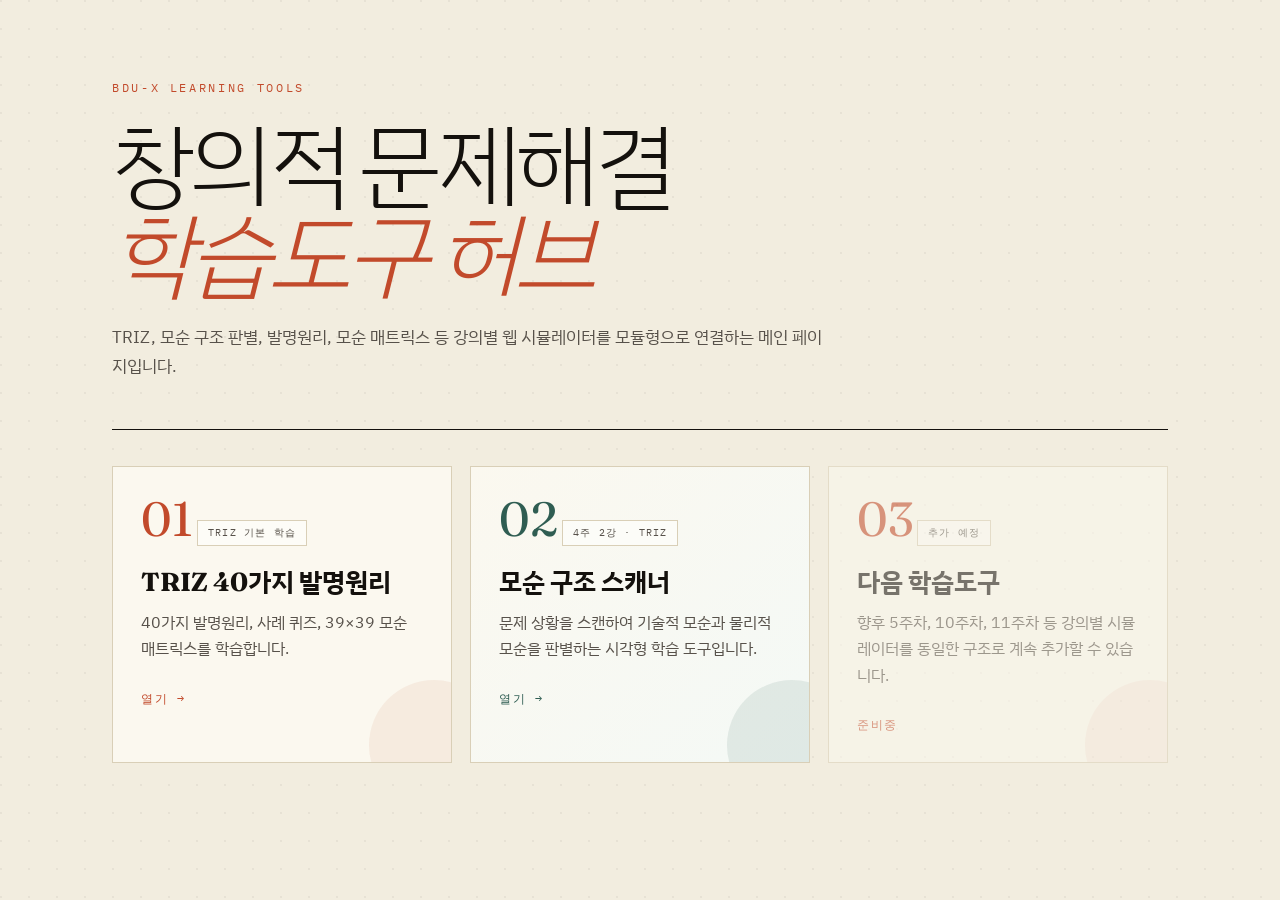
==== index.html @ d389780e "Add files via upload" ====
<!DOCTYPE html>
<html lang="ko">
<head>
<meta charset="UTF-8">
<meta name="viewport" content="width=device-width, initial-scale=1.0">
<title>창의적 문제해결 학습도구</title>
<link rel="preconnect" href="https://fonts.googleapis.com">
<link rel="preconnect" href="https://fonts.gstatic.com" crossorigin>
<link href="https://fonts.googleapis.com/css2?family=Fraunces:opsz,wght,SOFT@9..144,300;9..144,500&family=IBM+Plex+Sans+KR:wght@300;400;500;600;700&family=IBM+Plex+Mono:wght@400;500;600&display=swap" rel="stylesheet">
<link rel="stylesheet" href="./shared/css/common.css">
</head>
<body>
<main class="home">
  <section class="hero">
    <div class="eyebrow">BDU-X Learning Tools</div>
    <h1>창의적 문제해결<br><em>학습도구 허브</em></h1>
    <p>TRIZ, 모순 구조 판별, 발명원리, 모순 매트릭스 등 강의별 웹 시뮬레이터를 모듈형으로 연결하는 메인 페이지입니다.</p>
  </section>

  <section class="tool-grid">
    <a class="tool-card" href="./triz/">
      <span class="num">01</span>
      <div class="week">TRIZ 기본 학습</div>
      <h2>TRIZ 40가지 발명원리</h2>
      <p>40가지 발명원리, 사례 퀴즈, 39×39 모순 매트릭스를 학습합니다.</p>
      <span class="go">열기 →</span>
    </a>

    <a class="tool-card scanner" href="./week04-02-contradiction-scanner/">
      <span class="num">02</span>
      <div class="week">4주 2강 · TRIZ</div>
      <h2>모순 구조 스캐너</h2>
      <p>문제 상황을 스캔하여 기술적 모순과 물리적 모순을 판별하는 시각형 학습 도구입니다.</p>
      <span class="go">열기 →</span>
    </a>

    <article class="tool-card disabled">
      <span class="num">03</span>
      <div class="week">추가 예정</div>
      <h2>다음 학습도구</h2>
      <p>향후 5주차, 10주차, 11주차 등 강의별 시뮬레이터를 동일한 구조로 계속 추가할 수 있습니다.</p>
      <span class="go">준비중</span>
    </article>
  </section>
</main>
</body>
</html>
---- shared/css/common.css ----
:root{--bg:#F2EDDF;--card:#FBF8EF;--ink:#14110D;--text:#57514A;--line:#D9CFB7;--accent:#C24A2B}
*{box-sizing:border-box;margin:0;padding:0}
body{font-family:'IBM Plex Sans KR',sans-serif;background:var(--bg);color:var(--ink);background-image:radial-gradient(circle at 1px 1px,rgba(20,17,13,.05) 1px,transparent 0);background-size:28px 28px}
.home{max-width:1120px;margin:0 auto;padding:80px 32px}
.eyebrow{font-family:'IBM Plex Mono',monospace;font-size:12px;letter-spacing:.22em;text-transform:uppercase;color:var(--accent);margin-bottom:24px}
.hero{border-bottom:1.5px solid var(--ink);padding-bottom:48px;margin-bottom:36px}
.hero h1{font-family:'Fraunces','IBM Plex Sans KR',serif;font-size:clamp(48px,8vw,92px);font-weight:300;line-height:.98;letter-spacing:-.04em;margin-bottom:24px}
.hero h1 em{font-style:italic;color:var(--accent)}
.hero p{font-size:17px;line-height:1.7;color:var(--text);max-width:720px}
.tool-grid{display:grid;grid-template-columns:repeat(auto-fit,minmax(280px,1fr));gap:18px}
.tool-card{display:block;text-decoration:none;color:inherit;background:var(--card);border:1px solid var(--line);padding:28px;min-height:250px;transition:.2s;position:relative;overflow:hidden}
.tool-card::after{content:"";position:absolute;right:-48px;bottom:-48px;width:130px;height:130px;border-radius:50%;background:rgba(194,74,43,.08);transition:.25s}
.tool-card:hover::after{transform:scale(1.2);background:rgba(194,74,43,.12)}
.tool-card:hover{background:#fff;border-color:var(--ink);transform:translateY(-3px);box-shadow:0 14px 36px rgba(20,17,13,.07)}
.tool-card.scanner{background:linear-gradient(135deg,#FBF8EF 0%,#F4F9F6 100%)}
.tool-card.scanner .num,.tool-card.scanner .go{color:#2F5D52}
.tool-card.scanner::after{background:rgba(47,93,82,.10)}
.week{display:inline-block;margin-top:8px;padding:5px 10px;border:1px solid var(--line);font-family:'IBM Plex Mono',monospace;font-size:10px;letter-spacing:.12em;text-transform:uppercase;color:var(--text);background:rgba(255,255,255,.45)}
.tool-card.disabled{opacity:.55}
.tool-card.disabled:hover{background:var(--card);border-color:var(--line);transform:none;box-shadow:none}
.num{font-family:'Fraunces',serif;font-size:48px;color:var(--accent);line-height:1}
.tool-card h2{font-family:'Fraunces','IBM Plex Sans KR',serif;font-size:26px;margin:18px 0 10px}
.tool-card p{color:var(--text);line-height:1.65;margin-bottom:24px}
.go{font-family:'IBM Plex Mono',monospace;font-size:12px;letter-spacing:.14em;color:var(--accent);text-transform:uppercase}
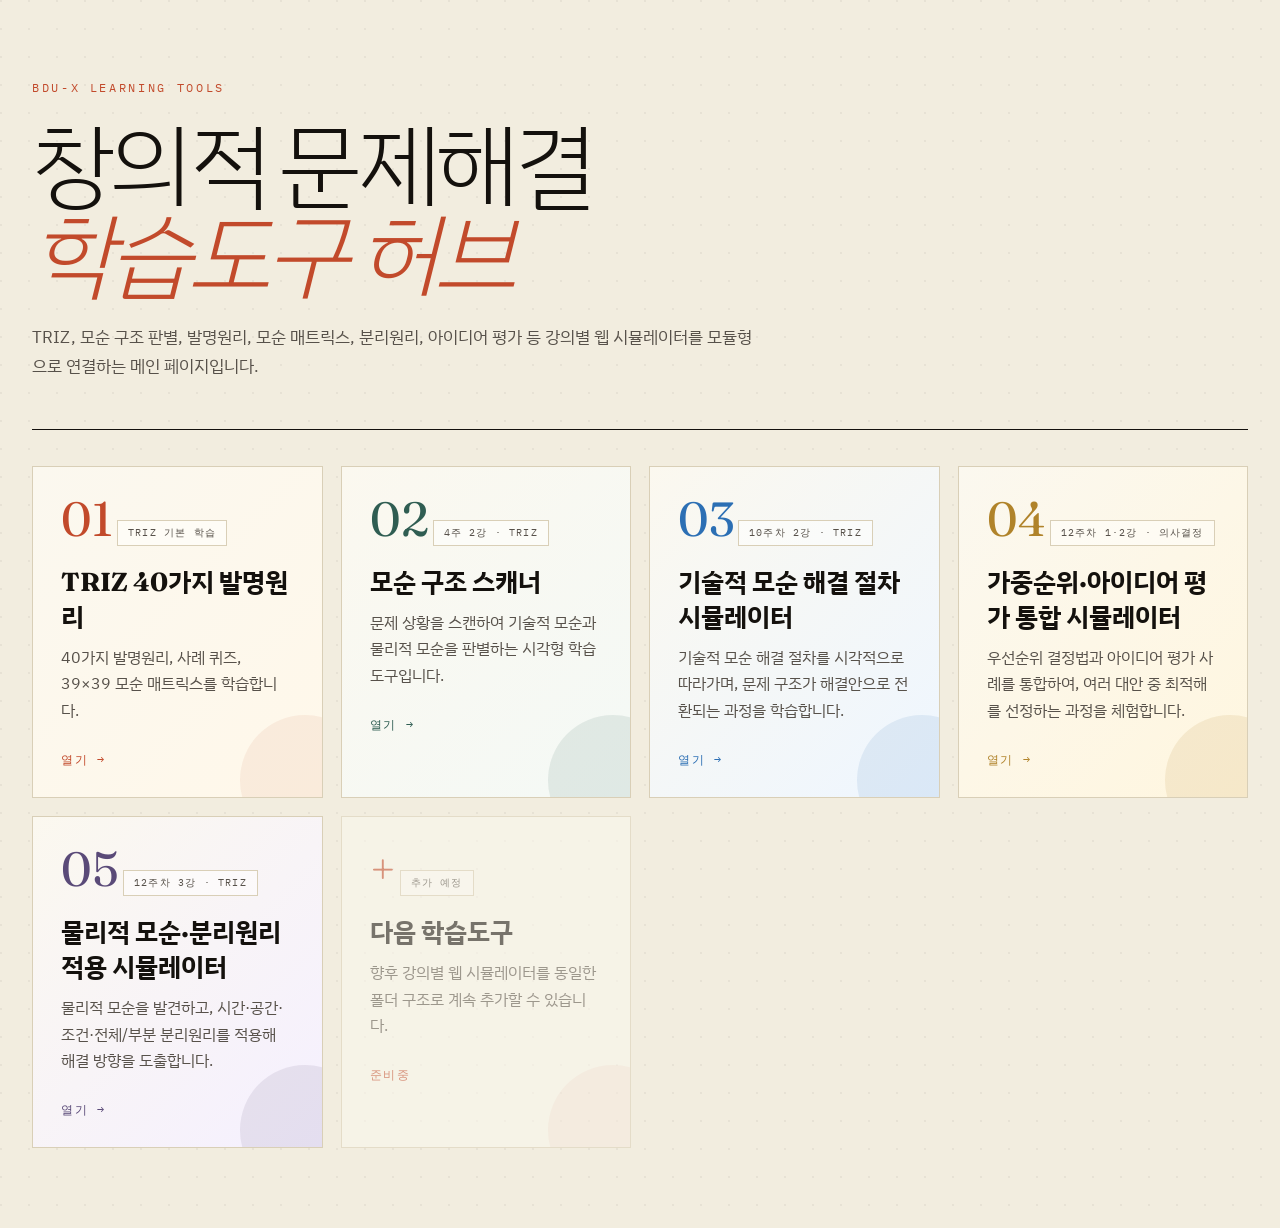
==== commit 5798756a: "Add files via upload" ====
--- a/index.html
+++ b/index.html
@@ -14,11 +14,11 @@
   <section class="hero">
     <div class="eyebrow">BDU-X Learning Tools</div>
     <h1>창의적 문제해결<br><em>학습도구 허브</em></h1>
-    <p>TRIZ, 모순 구조 판별, 발명원리, 모순 매트릭스 등 강의별 웹 시뮬레이터를 모듈형으로 연결하는 메인 페이지입니다.</p>
+    <p>TRIZ, 모순 구조 판별, 발명원리, 모순 매트릭스, 분리원리, 아이디어 평가 등 강의별 웹 시뮬레이터를 모듈형으로 연결하는 메인 페이지입니다.</p>
   </section>
 
   <section class="tool-grid">
-    <a class="tool-card" href="./triz/">
+    <a class="tool-card triz" href="./triz/">
       <span class="num">01</span>
       <div class="week">TRIZ 기본 학습</div>
       <h2>TRIZ 40가지 발명원리</h2>
@@ -34,11 +34,35 @@
       <span class="go">열기 →</span>
     </a>
 
+    <a class="tool-card technical" href="./week10-02-triz-technical-contradiction-process/">
+      <span class="num">03</span>
+      <div class="week">10주차 2강 · TRIZ</div>
+      <h2>기술적 모순 해결 절차 시뮬레이터</h2>
+      <p>기술적 모순 해결 절차를 시각적으로 따라가며, 문제 구조가 해결안으로 전환되는 과정을 학습합니다.</p>
+      <span class="go">열기 →</span>
+    </a>
+
+    <a class="tool-card decision" href="./week12-01-02-weighted-decision-lab/">
+      <span class="num">04</span>
+      <div class="week">12주차 1·2강 · 의사결정</div>
+      <h2>가중순위·아이디어 평가 통합 시뮬레이터</h2>
+      <p>우선순위 결정법과 아이디어 평가 사례를 통합하여, 여러 대안 중 최적해를 선정하는 과정을 체험합니다.</p>
+      <span class="go">열기 →</span>
+    </a>
+
+    <a class="tool-card physical" href="./week12-03-physical-contradiction-separation/">
+      <span class="num">05</span>
+      <div class="week">12주차 3강 · TRIZ</div>
+      <h2>물리적 모순·분리원리 적용 시뮬레이터</h2>
+      <p>물리적 모순을 발견하고, 시간·공간·조건·전체/부분 분리원리를 적용해 해결 방향을 도출합니다.</p>
+      <span class="go">열기 →</span>
+    </a>
+
     <article class="tool-card disabled">
-      <span class="num">03</span>
+      <span class="num">+</span>
       <div class="week">추가 예정</div>
       <h2>다음 학습도구</h2>
-      <p>향후 5주차, 10주차, 11주차 등 강의별 시뮬레이터를 동일한 구조로 계속 추가할 수 있습니다.</p>
+      <p>향후 강의별 웹 시뮬레이터를 동일한 폴더 구조로 계속 추가할 수 있습니다.</p>
       <span class="go">준비중</span>
     </article>
   </section>
--- a/shared/css/common.css
+++ b/shared/css/common.css
@@ -1,7 +1,7 @@
 :root{--bg:#F2EDDF;--card:#FBF8EF;--ink:#14110D;--text:#57514A;--line:#D9CFB7;--accent:#C24A2B}
 *{box-sizing:border-box;margin:0;padding:0}
 body{font-family:'IBM Plex Sans KR',sans-serif;background:var(--bg);color:var(--ink);background-image:radial-gradient(circle at 1px 1px,rgba(20,17,13,.05) 1px,transparent 0);background-size:28px 28px}
-.home{max-width:1120px;margin:0 auto;padding:80px 32px}
+.home{max-width:1280px;margin:0 auto;padding:80px 32px}
 .eyebrow{font-family:'IBM Plex Mono',monospace;font-size:12px;letter-spacing:.22em;text-transform:uppercase;color:var(--accent);margin-bottom:24px}
 .hero{border-bottom:1.5px solid var(--ink);padding-bottom:48px;margin-bottom:36px}
 .hero h1{font-family:'Fraunces','IBM Plex Sans KR',serif;font-size:clamp(48px,8vw,92px);font-weight:300;line-height:.98;letter-spacing:-.04em;margin-bottom:24px}
@@ -22,3 +22,16 @@
 .tool-card h2{font-family:'Fraunces','IBM Plex Sans KR',serif;font-size:26px;margin:18px 0 10px}
 .tool-card p{color:var(--text);line-height:1.65;margin-bottom:24px}
 .go{font-family:'IBM Plex Mono',monospace;font-size:12px;letter-spacing:.14em;color:var(--accent);text-transform:uppercase}
+
+
+.tool-card.triz{background:linear-gradient(135deg,#FBF8EF 0%,#FFF8EA 100%)}
+.tool-card.technical{background:linear-gradient(135deg,#FBF8EF 0%,#EEF6FF 100%)}
+.tool-card.technical .num,.tool-card.technical .go{color:#2c6fb4}
+.tool-card.technical::after{background:rgba(44,111,180,.10)}
+.tool-card.decision{background:linear-gradient(135deg,#FBF8EF 0%,#FFF6DF 100%)}
+.tool-card.decision .num,.tool-card.decision .go{color:#B0832A}
+.tool-card.decision::after{background:rgba(176,131,42,.12)}
+.tool-card.physical{background:linear-gradient(135deg,#FBF8EF 0%,#F5F0FF 100%)}
+.tool-card.physical .num,.tool-card.physical .go{color:#5A4A78}
+.tool-card.physical::after{background:rgba(90,74,120,.11)}
+@media(max-width:640px){.home{padding:52px 20px}.tool-card{min-height:auto}.hero{padding-bottom:36px}}
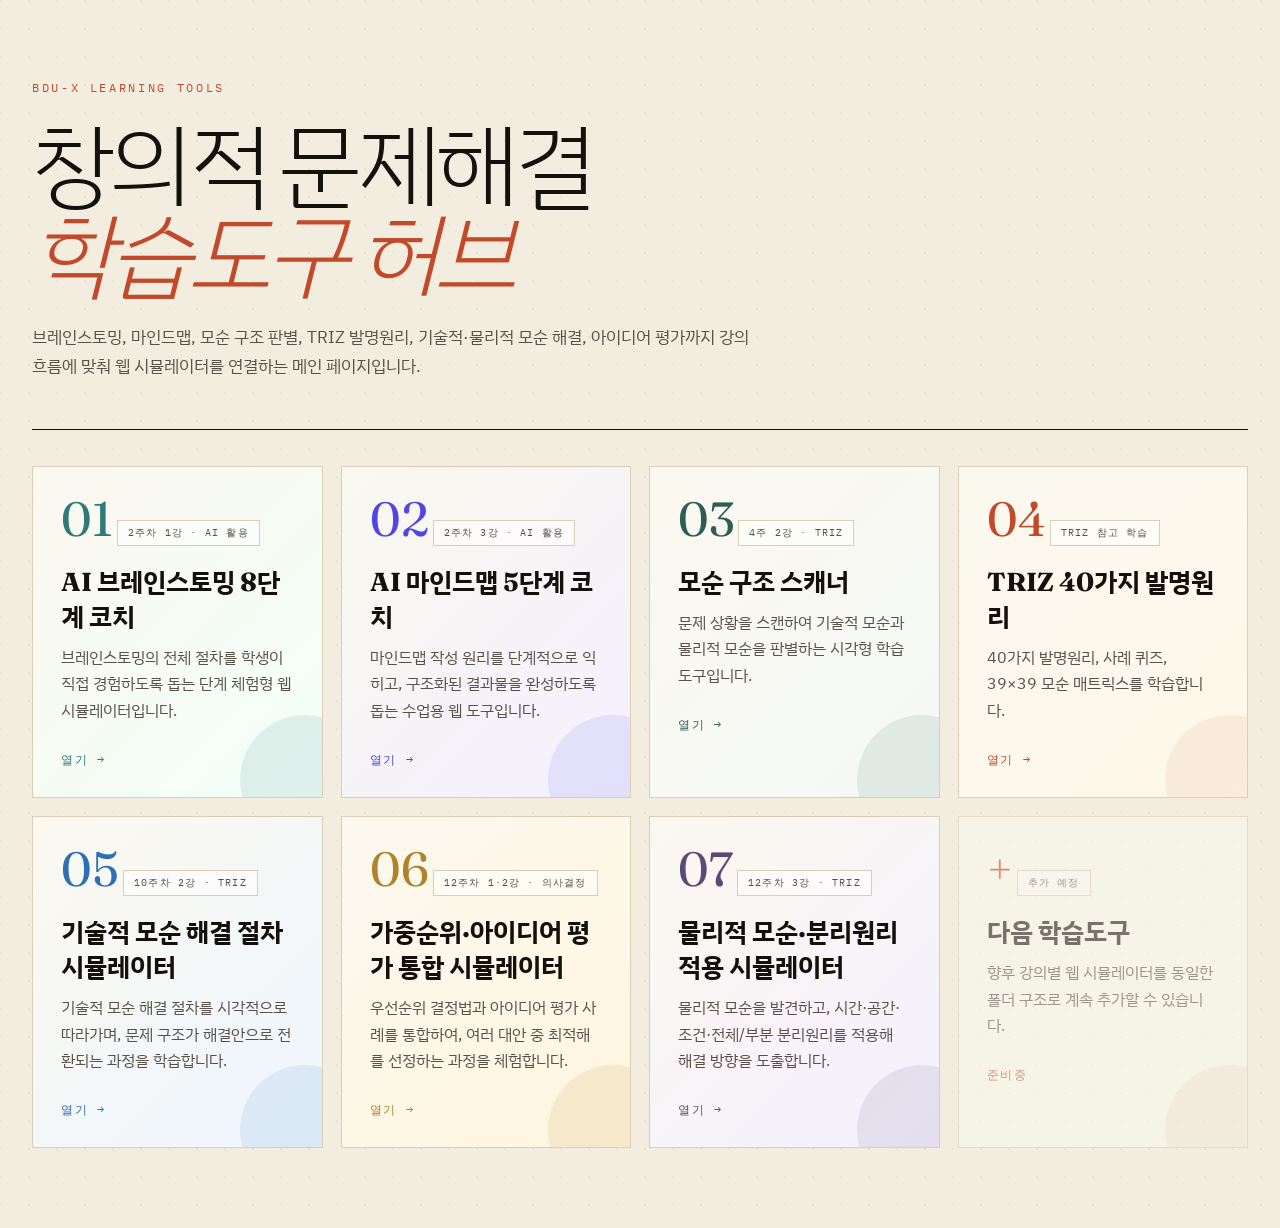
==== commit 5ab5b0e1: "Add files via upload" ====
--- a/index.html
+++ b/index.html
@@ -14,28 +14,44 @@
   <section class="hero">
     <div class="eyebrow">BDU-X Learning Tools</div>
     <h1>창의적 문제해결<br><em>학습도구 허브</em></h1>
-    <p>TRIZ, 모순 구조 판별, 발명원리, 모순 매트릭스, 분리원리, 아이디어 평가 등 강의별 웹 시뮬레이터를 모듈형으로 연결하는 메인 페이지입니다.</p>
+    <p>브레인스토밍, 마인드맵, 모순 구조 판별, TRIZ 발명원리, 기술적·물리적 모순 해결, 아이디어 평가까지 강의 흐름에 맞춰 웹 시뮬레이터를 연결하는 메인 페이지입니다.</p>
   </section>
 
   <section class="tool-grid">
-    <a class="tool-card triz" href="./triz/">
+    <a class="tool-card brainstorming" href="./week02-01-ai-brainstorming-8step-coach/">
       <span class="num">01</span>
-      <div class="week">TRIZ 기본 학습</div>
-      <h2>TRIZ 40가지 발명원리</h2>
-      <p>40가지 발명원리, 사례 퀴즈, 39×39 모순 매트릭스를 학습합니다.</p>
+      <div class="week">2주차 1강 · AI 활용</div>
+      <h2>AI 브레인스토밍 8단계 코치</h2>
+      <p>브레인스토밍의 전체 절차를 학생이 직접 경험하도록 돕는 단계 체험형 웹 시뮬레이터입니다.</p>
+      <span class="go">열기 →</span>
+    </a>
+
+    <a class="tool-card mindmap" href="./week02-03-ai-mindmap-5step-coach/">
+      <span class="num">02</span>
+      <div class="week">2주차 3강 · AI 활용</div>
+      <h2>AI 마인드맵 5단계 코치</h2>
+      <p>마인드맵 작성 원리를 단계적으로 익히고, 구조화된 결과물을 완성하도록 돕는 수업용 웹 도구입니다.</p>
       <span class="go">열기 →</span>
     </a>
 
     <a class="tool-card scanner" href="./week04-02-contradiction-scanner/">
-      <span class="num">02</span>
+      <span class="num">03</span>
       <div class="week">4주 2강 · TRIZ</div>
       <h2>모순 구조 스캐너</h2>
       <p>문제 상황을 스캔하여 기술적 모순과 물리적 모순을 판별하는 시각형 학습 도구입니다.</p>
       <span class="go">열기 →</span>
     </a>
 
+    <a class="tool-card triz" href="./triz/">
+      <span class="num">04</span>
+      <div class="week">TRIZ 참고 학습</div>
+      <h2>TRIZ 40가지 발명원리</h2>
+      <p>40가지 발명원리, 사례 퀴즈, 39×39 모순 매트릭스를 학습합니다.</p>
+      <span class="go">열기 →</span>
+    </a>
+
     <a class="tool-card technical" href="./week10-02-triz-technical-contradiction-process/">
-      <span class="num">03</span>
+      <span class="num">05</span>
       <div class="week">10주차 2강 · TRIZ</div>
       <h2>기술적 모순 해결 절차 시뮬레이터</h2>
       <p>기술적 모순 해결 절차를 시각적으로 따라가며, 문제 구조가 해결안으로 전환되는 과정을 학습합니다.</p>
@@ -43,7 +59,7 @@
     </a>
 
     <a class="tool-card decision" href="./week12-01-02-weighted-decision-lab/">
-      <span class="num">04</span>
+      <span class="num">06</span>
       <div class="week">12주차 1·2강 · 의사결정</div>
       <h2>가중순위·아이디어 평가 통합 시뮬레이터</h2>
       <p>우선순위 결정법과 아이디어 평가 사례를 통합하여, 여러 대안 중 최적해를 선정하는 과정을 체험합니다.</p>
@@ -51,7 +67,7 @@
     </a>
 
     <a class="tool-card physical" href="./week12-03-physical-contradiction-separation/">
-      <span class="num">05</span>
+      <span class="num">07</span>
       <div class="week">12주차 3강 · TRIZ</div>
       <h2>물리적 모순·분리원리 적용 시뮬레이터</h2>
       <p>물리적 모순을 발견하고, 시간·공간·조건·전체/부분 분리원리를 적용해 해결 방향을 도출합니다.</p>
--- a/shared/css/common.css
+++ b/shared/css/common.css
@@ -34,4 +34,12 @@
 .tool-card.physical{background:linear-gradient(135deg,#FBF8EF 0%,#F5F0FF 100%)}
 .tool-card.physical .num,.tool-card.physical .go{color:#5A4A78}
 .tool-card.physical::after{background:rgba(90,74,120,.11)}
+
+.tool-card.brainstorming{background:linear-gradient(135deg,#FBF8EF 0%,#F2FFF9 100%)}
+.tool-card.brainstorming .num,.tool-card.brainstorming .go{color:#2d7a78}
+.tool-card.brainstorming::after{background:rgba(45,122,120,.11)}
+.tool-card.mindmap{background:linear-gradient(135deg,#FBF8EF 0%,#F3F0FF 100%)}
+.tool-card.mindmap .num,.tool-card.mindmap .go{color:#4f46e5}
+.tool-card.mindmap::after{background:rgba(79,70,229,.10)}
+
 @media(max-width:640px){.home{padding:52px 20px}.tool-card{min-height:auto}.hero{padding-bottom:36px}}
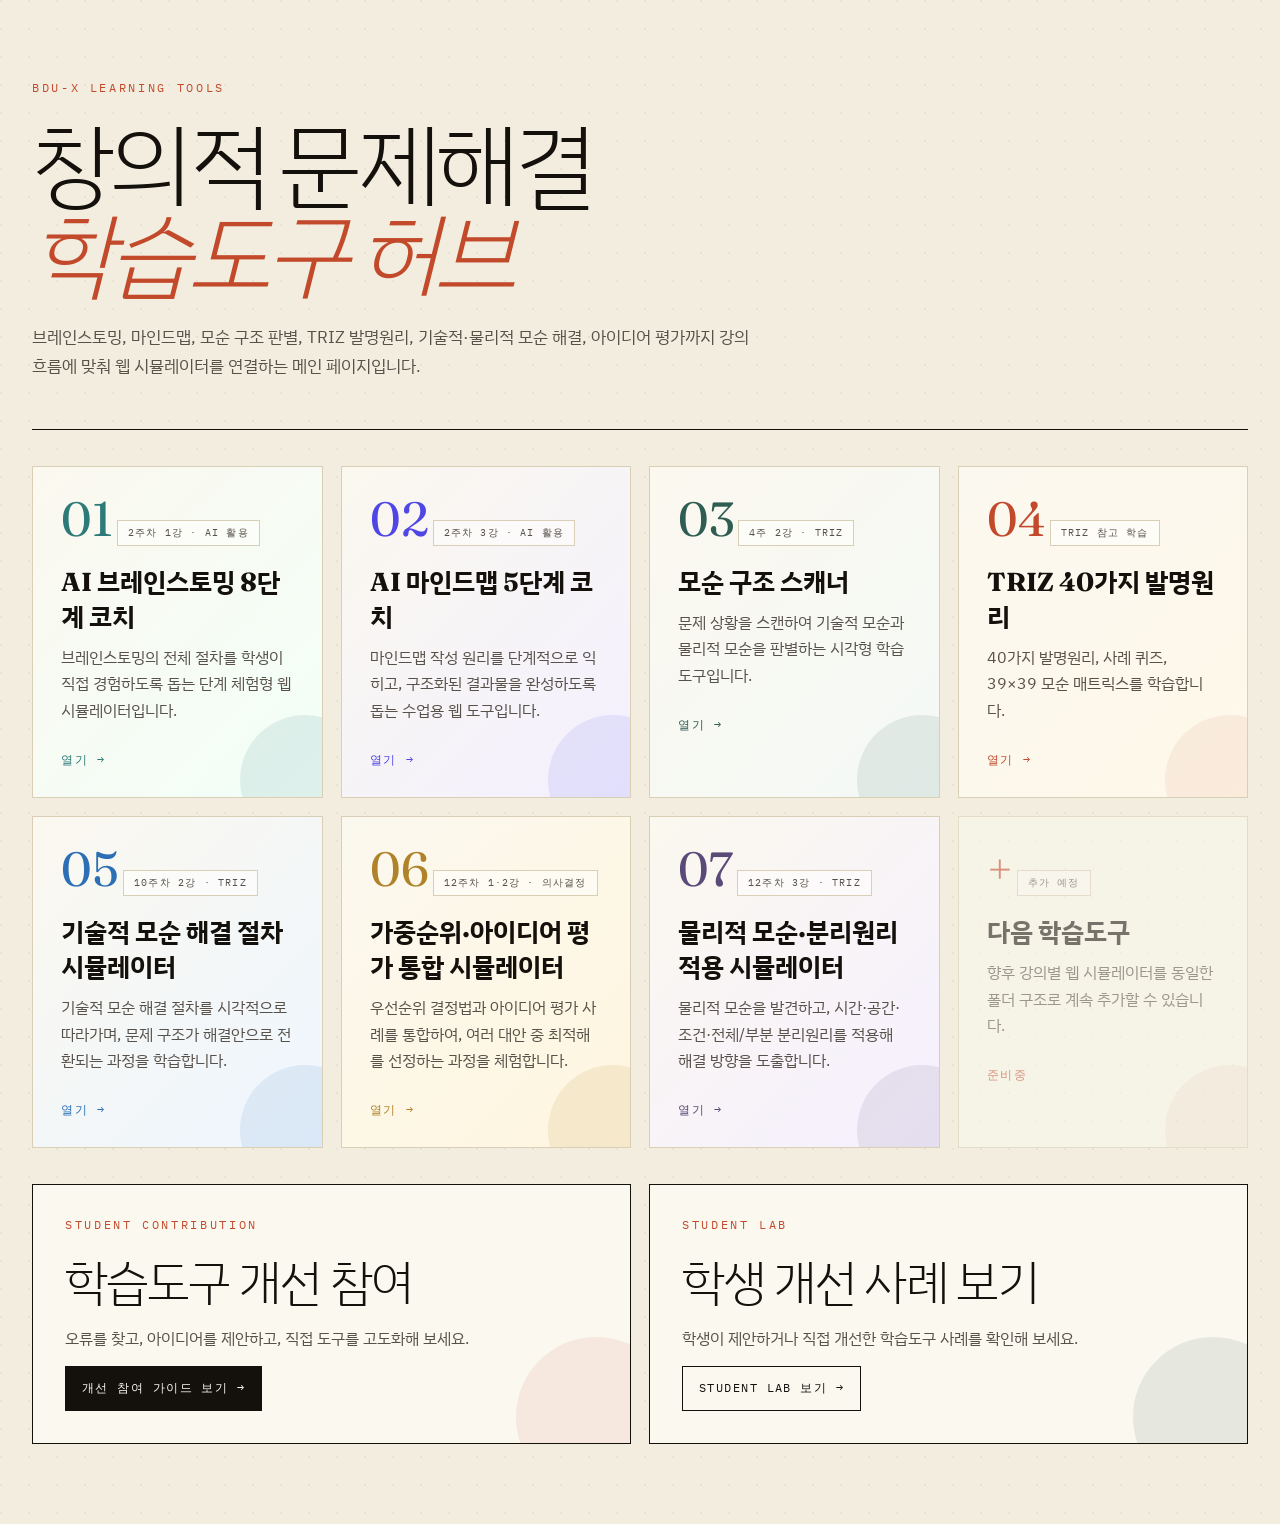
==== commit ff7a8f89: "Add files via upload" ====
--- a/index.html
+++ b/index.html
@@ -82,6 +82,23 @@
       <span class="go">준비중</span>
     </article>
   </section>
+
+  <section class="participation-cards" aria-label="학생 참여 안내">
+    <a class="participation-card guide" href="./contribute/">
+      <div class="eyebrow">Student Contribution</div>
+      <h2>학습도구 개선 참여</h2>
+      <p>오류를 찾고, 아이디어를 제안하고, 직접 도구를 고도화해 보세요.</p>
+      <span class="card-link">개선 참여 가이드 보기 →</span>
+    </a>
+
+    <a class="participation-card lab" href="./student-lab/">
+      <div class="eyebrow">Student Lab</div>
+      <h2>학생 개선 사례 보기</h2>
+      <p>학생이 제안하거나 직접 개선한 학습도구 사례를 확인해 보세요.</p>
+      <span class="card-link">Student Lab 보기 →</span>
+    </a>
+  </section>
+
 </main>
 </body>
 </html>
--- a/shared/css/common.css
+++ b/shared/css/common.css
@@ -43,3 +43,71 @@
 .tool-card.mindmap::after{background:rgba(79,70,229,.10)}
 
 @media(max-width:640px){.home{padding:52px 20px}.tool-card{min-height:auto}.hero{padding-bottom:36px}}
+
+
+/* =========================================================
+   Contribution CTA & Sub Pages - refined
+   ========================================================= */
+.participation-cards{margin-top:36px;display:grid;grid-template-columns:repeat(2,minmax(0,1fr));gap:18px}
+.participation-card{display:flex;flex-direction:column;min-height:260px;text-decoration:none;color:inherit;border:1px solid var(--ink);background:var(--card);padding:32px;position:relative;overflow:hidden;transition:.2s}
+.participation-card::after{content:"";position:absolute;right:-46px;bottom:-54px;width:160px;height:160px;border-radius:50%;transition:.25s;z-index:0}
+.participation-card.guide::after{background:rgba(194,74,43,.09)}
+.participation-card.lab::after{background:rgba(47,93,82,.10)}
+.participation-card:hover{background:#fff;transform:translateY(-3px);box-shadow:0 14px 36px rgba(20,17,13,.07)}
+.participation-card:hover::after{transform:scale(1.12)}
+.participation-card h2{font-family:'Fraunces','IBM Plex Sans KR',serif;font-size:clamp(32px,4vw,48px);font-weight:300;line-height:1.08;letter-spacing:-.04em;margin-bottom:16px;position:relative;z-index:1}
+.participation-card p{font-size:16px;line-height:1.75;color:var(--text);max-width:520px;position:relative;z-index:1}
+.participation-card .card-link{margin-top:auto;display:inline-flex;align-items:center;width:max-content;border:1px solid var(--ink);padding:13px 16px;font-family:'IBM Plex Mono',monospace;font-size:12px;letter-spacing:.12em;text-transform:uppercase;position:relative;z-index:1;transition:.2s}
+.participation-card.guide .card-link{background:var(--ink);color:var(--card)}
+.participation-card.lab .card-link{background:transparent;color:var(--ink)}
+.participation-card:hover .card-link{transform:translateY(-2px)}
+
+.page{max-width:1120px;margin:0 auto;padding:64px 32px 80px}
+.subpage{max-width:1080px}
+.page-nav{margin-bottom:36px;display:flex;gap:14px;flex-wrap:wrap}
+.page-nav a{font-family:'IBM Plex Mono',monospace;font-size:12px;letter-spacing:.12em;text-transform:uppercase;color:var(--accent);text-decoration:none}
+.page-hero{border-bottom:1.5px solid var(--ink);padding-bottom:42px;margin-bottom:32px}
+.page-hero.compact{padding-bottom:34px;margin-bottom:28px}
+.page-title{font-family:'Fraunces','IBM Plex Sans KR',serif;font-weight:300;letter-spacing:-.05em;line-height:1.02;font-size:clamp(44px,7.2vw,86px);margin-bottom:24px}
+.page-hero p{font-size:16px;line-height:1.85;color:var(--text);max-width:780px}
+
+.intro-panel{border:1px solid var(--line);background:rgba(251,248,239,.72);padding:40px 48px 44px;margin-bottom:32px;display:grid;grid-template-columns:minmax(360px,1.1fr) 1fr;gap:56px;align-items:center;position:relative;overflow:hidden}
+.intro-panel::after{content:"";position:absolute;right:-40px;bottom:-56px;width:150px;height:150px;border-radius:50%;background:rgba(194,74,43,.06)}
+.compact-panel{padding:40px 48px 44px;margin-bottom:32px}
+.intro-panel .label{display:inline-flex;align-items:center;min-height:22px;border:1px solid var(--line);padding:4px 9px;margin-bottom:14px;font-family:'IBM Plex Mono',monospace;font-size:10px;line-height:1;letter-spacing:.16em;text-transform:uppercase;color:var(--accent);background:rgba(255,255,255,.48)}
+.intro-panel h2{font-family:'Fraunces','IBM Plex Sans KR',serif;font-size:clamp(30px,3.2vw,42px);font-weight:300;line-height:1.18;letter-spacing:-.04em;max-width:520px}
+.intro-panel p{font-size:15px;line-height:1.9;color:var(--text);max-width:540px;position:relative;z-index:1}
+
+.guide-grid,.lab-grid{display:grid;grid-template-columns:repeat(3,1fr);gap:16px}
+.guide-card,.lab-card{border:1px solid var(--line);background:rgba(251,248,239,.72);padding:28px;min-height:320px;position:relative;overflow:hidden;display:flex;flex-direction:column}
+.guide-card::after,.lab-card::after{content:"";position:absolute;right:-42px;bottom:-54px;width:132px;height:132px;border-radius:50%;background:rgba(194,74,43,.06);z-index:0}
+.guide-card > *,.lab-card > *{position:relative;z-index:1}
+.guide-card .num,.lab-card .num{font-family:'Fraunces',serif;font-size:46px;line-height:1;color:var(--accent);display:block;margin-bottom:14px}
+.guide-card h2,.lab-card h2{font-size:23px;line-height:1.32;margin-bottom:14px;letter-spacing:-.03em}
+.guide-card p,.lab-card p{font-size:15px;color:var(--text);line-height:1.72;margin-bottom:16px}
+.guide-card ul{padding-left:18px;color:var(--text);line-height:1.8;margin-bottom:22px;font-size:14px}
+.mail-button{display:inline-flex;align-items:center;justify-content:center;text-decoration:none;border:none;padding:13px 16px;font-family:'IBM Plex Mono',monospace;font-size:12px;letter-spacing:.12em;text-transform:uppercase;transition:.2s;white-space:nowrap;width:100%;margin-top:auto;color:#fff}
+.mail-button:hover{transform:translateY(-2px);box-shadow:0 12px 24px rgba(20,17,13,.10)}
+.mail-error{background:#C24A2B}.mail-idea{background:#2F5D52}.mail-build{background:#4F46E5}
+.guide-error .num{color:#C24A2B}.guide-idea .num{color:#2F5D52}.guide-build .num{color:#4F46E5}
+.guide-error::after{background:rgba(194,74,43,.07)}.guide-idea::after{background:rgba(47,93,82,.08)}.guide-build::after{background:rgba(79,70,229,.07)}
+
+.lab-intro::after{background:rgba(47,93,82,.07)}
+.lab-filter{display:flex;gap:10px;flex-wrap:wrap;margin:0 0 20px}
+.filter-btn{appearance:none;border:1px solid var(--line);background:rgba(251,248,239,.78);color:var(--ink);padding:10px 14px;font-family:'IBM Plex Mono',monospace;font-size:12px;letter-spacing:.10em;text-transform:uppercase;cursor:pointer;transition:.2s}
+.filter-btn:hover,.filter-btn.active{transform:translateY(-2px);box-shadow:0 10px 20px rgba(20,17,13,.06);border-color:var(--ink)}
+.filter-btn.active{background:var(--ink);color:var(--card)}
+.filter-btn.error.active{background:#C24A2B;border-color:#C24A2B;color:#fff}
+.filter-btn.idea.active{background:#2F5D52;border-color:#2F5D52;color:#fff}
+.filter-btn.build.active{background:#4F46E5;border-color:#4F46E5;color:#fff}
+.refined-lab-grid{grid-template-columns:repeat(3,1fr)}
+.lab-card .tag{display:inline-flex;align-items:center;width:max-content;margin-bottom:10px;padding:5px 9px;border:1px solid var(--line);font-family:'IBM Plex Mono',monospace;font-size:10px;line-height:1;letter-spacing:.14em;text-transform:uppercase;color:var(--accent);background:rgba(255,255,255,.42)}
+.lab-card .tag-error{color:#C24A2B}.lab-card .tag-idea{color:#2F5D52}.lab-card .tag-build{color:#4F46E5}
+.lab-card .student{font-size:13px;color:var(--text);margin-bottom:16px;font-weight:700}
+.lab-card strong{display:block;margin-top:12px;margin-bottom:4px;font-size:14px;color:var(--ink)}
+.lab-card .related{font-family:'IBM Plex Mono',monospace;font-size:11px;letter-spacing:.06em;color:var(--accent);margin-top:auto;padding-top:14px;line-height:1.5}
+.lab-card[hidden]{display:none}
+
+@media(max-width:1000px){.guide-grid,.lab-grid,.refined-lab-grid{grid-template-columns:repeat(2,1fr)}}
+@media(max-width:900px){.participation-cards{grid-template-columns:1fr}.intro-panel{grid-template-columns:1fr}.participation-card{min-height:230px}.participation-card .card-link{width:100%;justify-content:center}.page-title{font-size:clamp(46px,12vw,72px)}}
+@media(max-width:640px){.home{padding:52px 20px}.page{padding:52px 20px}.tool-card{min-height:auto}.hero{padding-bottom:36px}.guide-grid,.lab-grid,.refined-lab-grid{grid-template-columns:1fr}.participation-card,.intro-panel,.guide-card,.lab-card{padding:24px}.page-title{font-size:clamp(42px,14vw,64px)}}
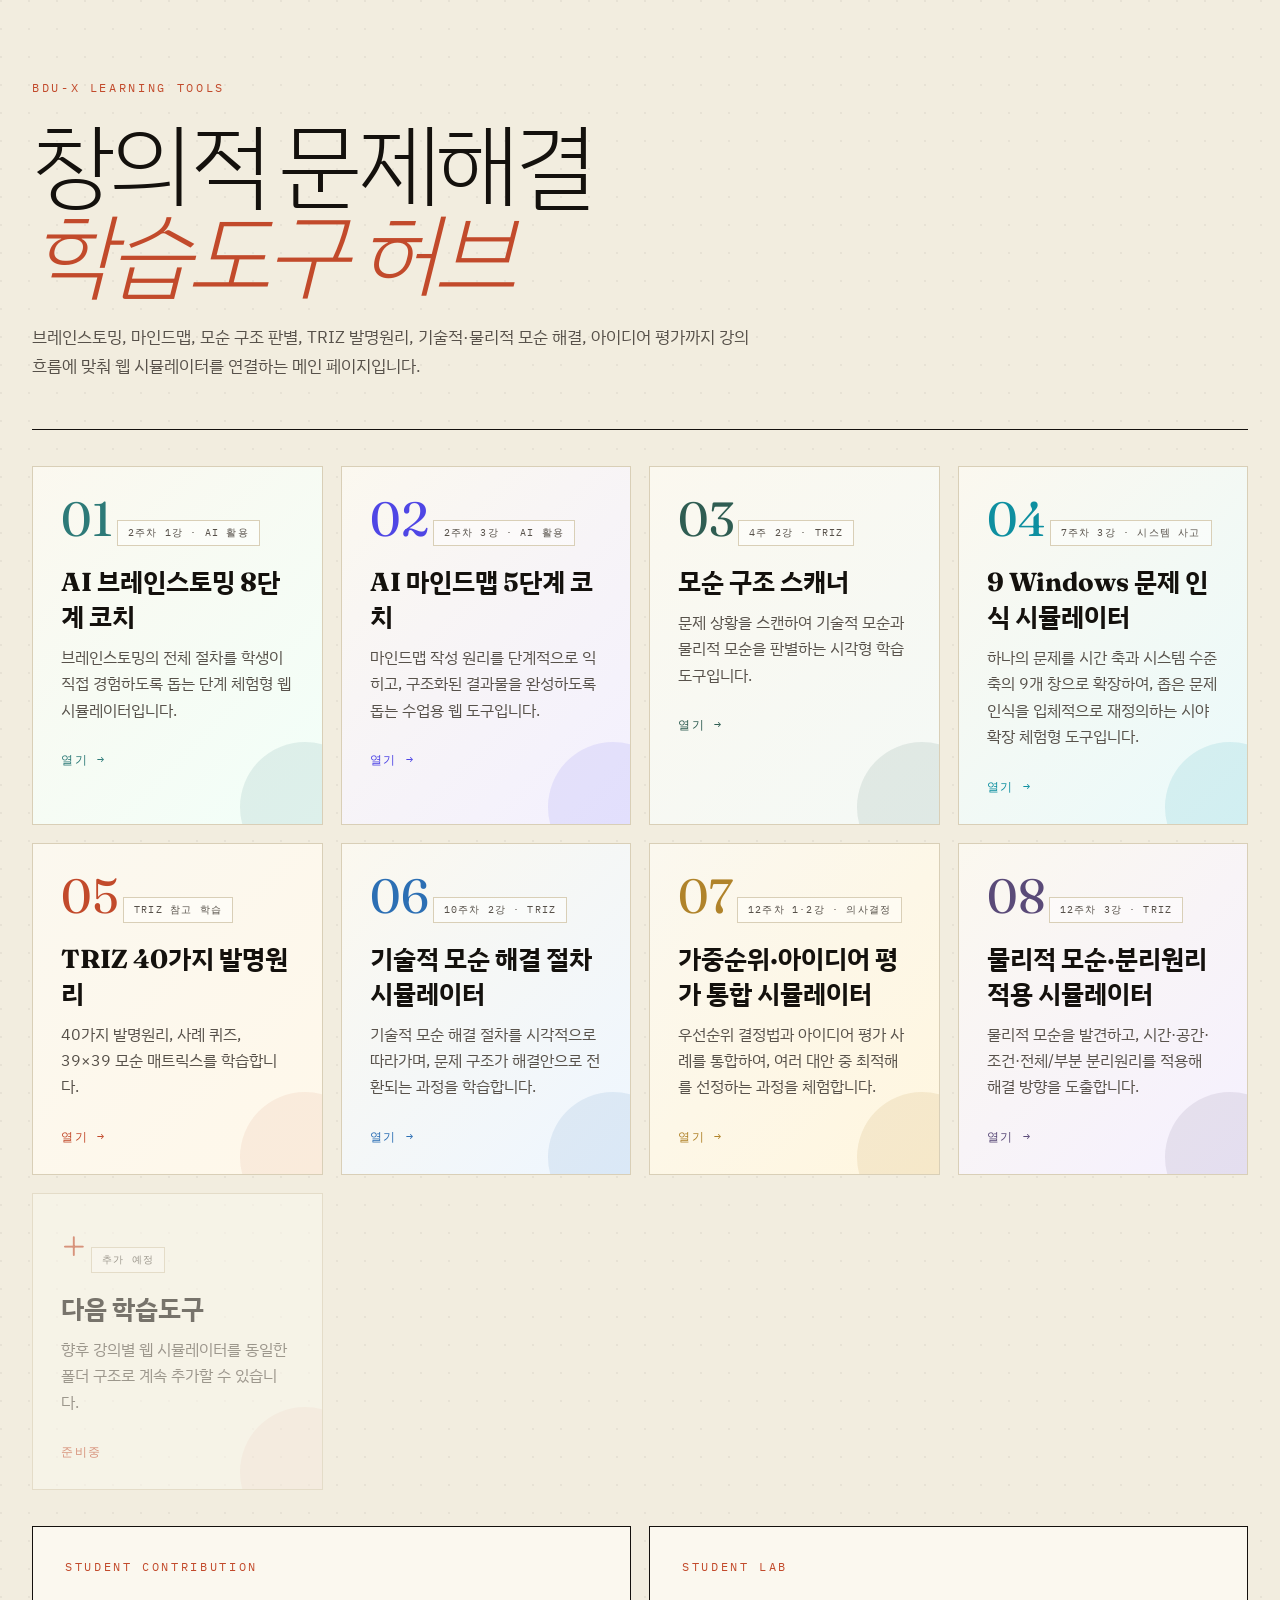
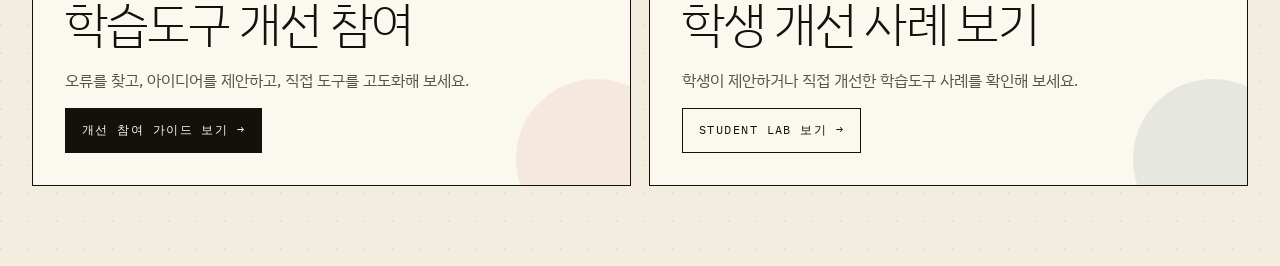
==== commit 538a5c50: "Add files via upload" ====
--- a/index.html
+++ b/index.html
@@ -42,8 +42,16 @@
       <span class="go">열기 →</span>
     </a>
 
+    <a class="tool-card ninewindows" href="./week07-03-9windows-simulator/">
+      <span class="num">04</span>
+      <div class="week">7주차 3강 · 시스템 사고</div>
+      <h2>9 Windows 문제 인식 시뮬레이터</h2>
+      <p>하나의 문제를 시간 축과 시스템 수준 축의 9개 창으로 확장하여, 좁은 문제 인식을 입체적으로 재정의하는 시야 확장 체험형 도구입니다.</p>
+      <span class="go">열기 →</span>
+    </a>
+
     <a class="tool-card triz" href="./triz/">
-      <span class="num">04</span>
+      <span class="num">05</span>
       <div class="week">TRIZ 참고 학습</div>
       <h2>TRIZ 40가지 발명원리</h2>
       <p>40가지 발명원리, 사례 퀴즈, 39×39 모순 매트릭스를 학습합니다.</p>
@@ -51,7 +59,7 @@
     </a>
 
     <a class="tool-card technical" href="./week10-02-triz-technical-contradiction-process/">
-      <span class="num">05</span>
+      <span class="num">06</span>
       <div class="week">10주차 2강 · TRIZ</div>
       <h2>기술적 모순 해결 절차 시뮬레이터</h2>
       <p>기술적 모순 해결 절차를 시각적으로 따라가며, 문제 구조가 해결안으로 전환되는 과정을 학습합니다.</p>
@@ -59,7 +67,7 @@
     </a>
 
     <a class="tool-card decision" href="./week12-01-02-weighted-decision-lab/">
-      <span class="num">06</span>
+      <span class="num">07</span>
       <div class="week">12주차 1·2강 · 의사결정</div>
       <h2>가중순위·아이디어 평가 통합 시뮬레이터</h2>
       <p>우선순위 결정법과 아이디어 평가 사례를 통합하여, 여러 대안 중 최적해를 선정하는 과정을 체험합니다.</p>
@@ -67,7 +75,7 @@
     </a>
 
     <a class="tool-card physical" href="./week12-03-physical-contradiction-separation/">
-      <span class="num">07</span>
+      <span class="num">08</span>
       <div class="week">12주차 3강 · TRIZ</div>
       <h2>물리적 모순·분리원리 적용 시뮬레이터</h2>
       <p>물리적 모순을 발견하고, 시간·공간·조건·전체/부분 분리원리를 적용해 해결 방향을 도출합니다.</p>
--- a/shared/css/common.css
+++ b/shared/css/common.css
@@ -41,6 +41,9 @@
 .tool-card.mindmap{background:linear-gradient(135deg,#FBF8EF 0%,#F3F0FF 100%)}
 .tool-card.mindmap .num,.tool-card.mindmap .go{color:#4f46e5}
 .tool-card.mindmap::after{background:rgba(79,70,229,.10)}
+.tool-card.ninewindows{background:linear-gradient(135deg,#FBF8EF 0%,#EAFAFB 100%)}
+.tool-card.ninewindows .num,.tool-card.ninewindows .go{color:#0E8FA0}
+.tool-card.ninewindows::after{background:rgba(14,143,160,.11)}
 
 @media(max-width:640px){.home{padding:52px 20px}.tool-card{min-height:auto}.hero{padding-bottom:36px}}
 
